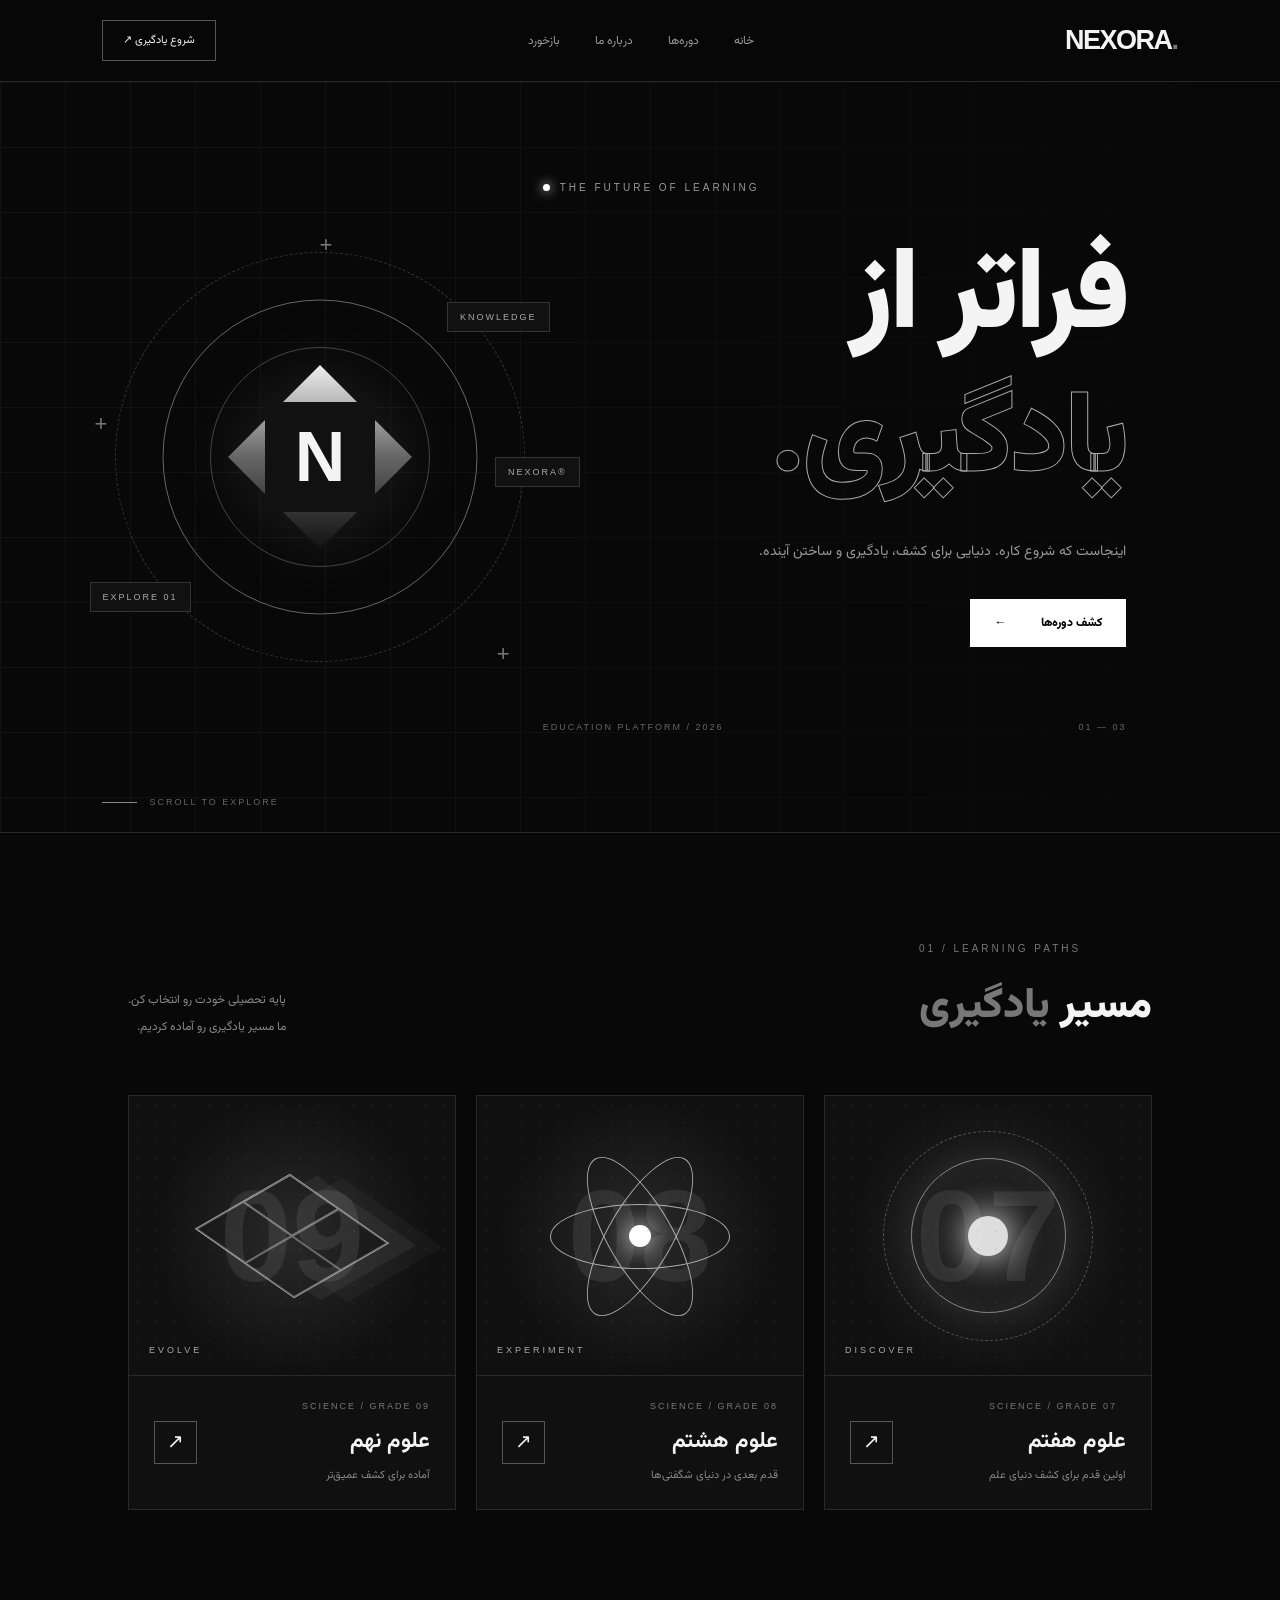
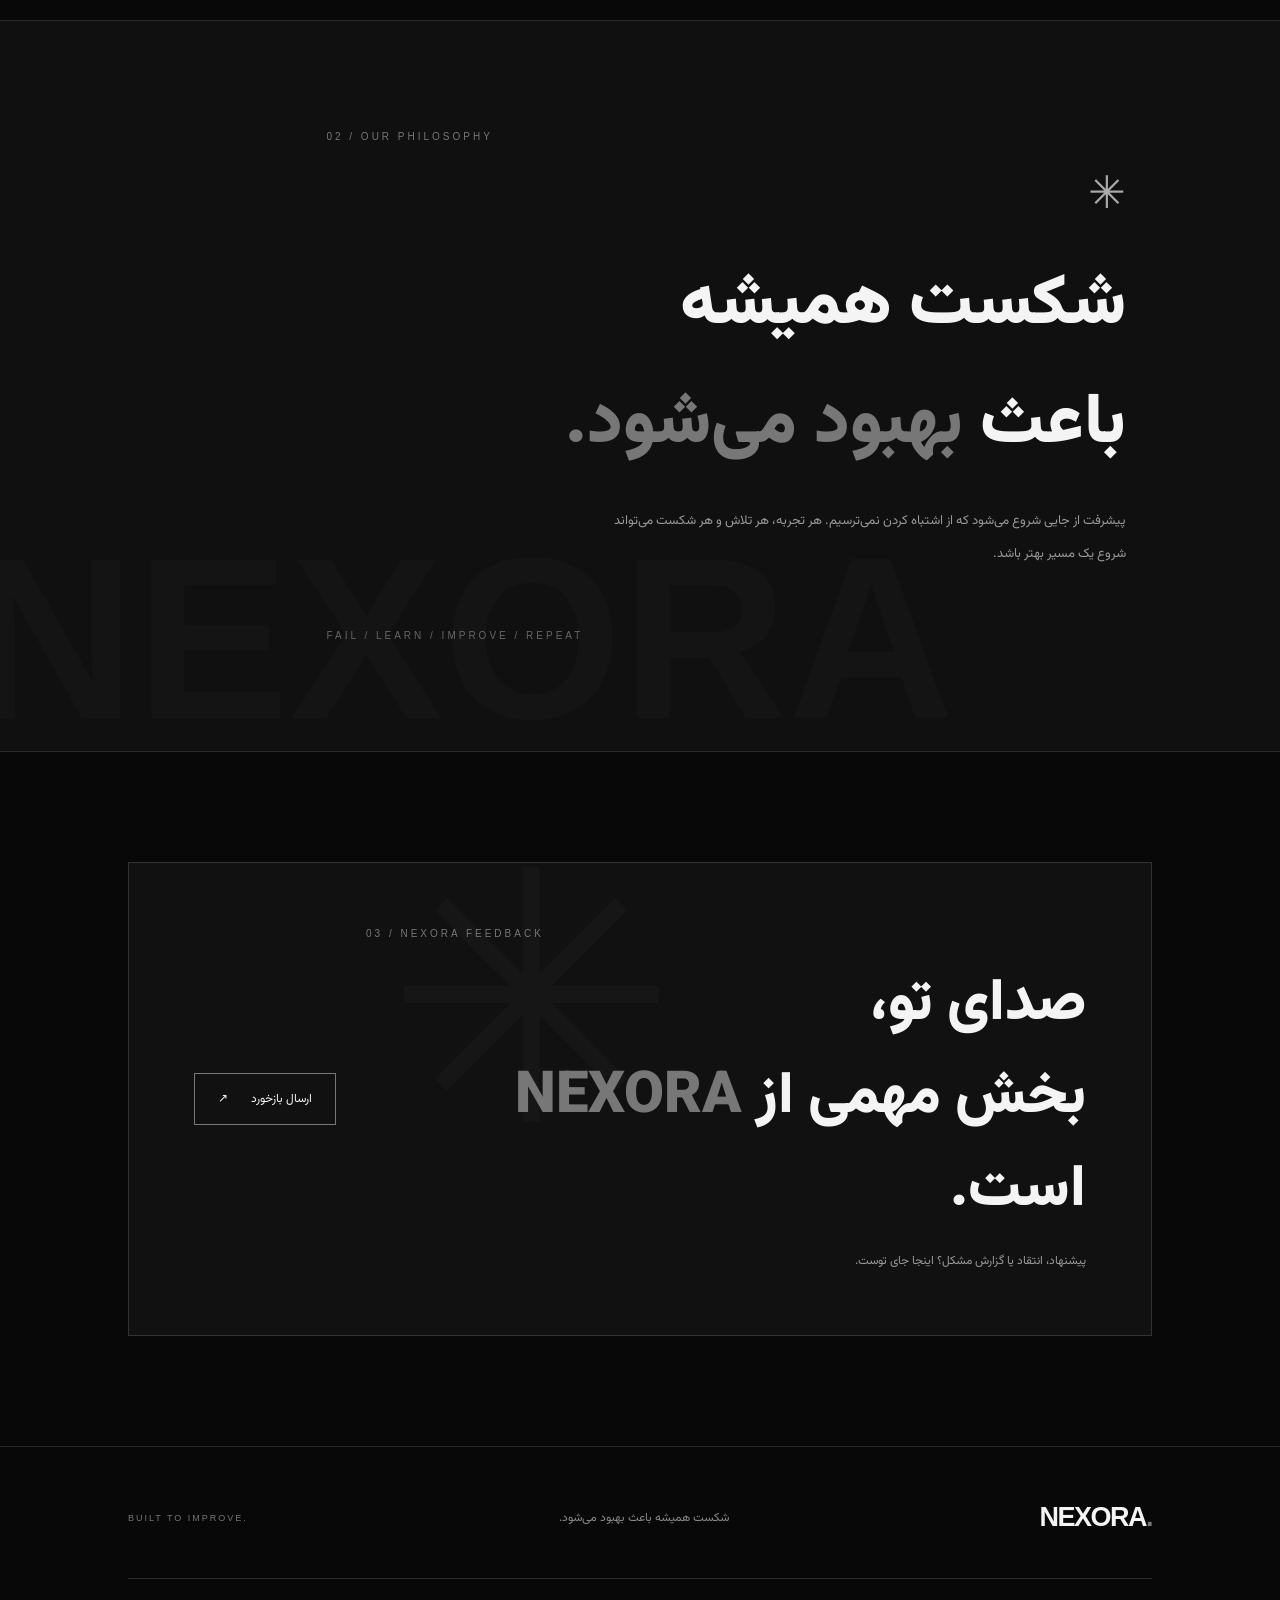
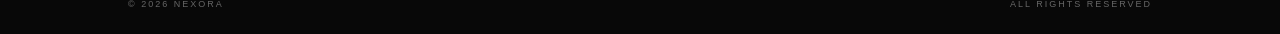
==== index.html @ c080d1c1 "Initial release of NEXORA" ====
<!DOCTYPE html>
<html lang="fa" dir="rtl">

<head>
    <meta charset="UTF-8">
    <meta name="viewport" content="width=device-width, initial-scale=1.0">
    <meta name="theme-color" content="#080808">
    <title>NEXORA — Learn Beyond</title>
    <link rel="stylesheet" href="style.css">
    <link href="https://fonts.googleapis.com/css2?family=Vazirmatn:wght@300;400;500;600;700;800;900&display=swap"
        rel="stylesheet">
</head>

<body>

    <header class="header">
        <a class="logo" href="index.html">NEXORA<span>.</span></a>

        <nav>
            <a href="#home">خانه</a>
            <a href="#courses">دوره‌ها</a>
            <a href="#about">درباره ما</a>
            <a href="#feedback">بازخورد</a>
        </nav>

        <a href="#courses" class="nav-button">شروع یادگیری ↗</a>
    </header>

    <main>

        <section class="hero" id="home">
            <div class="hero-grid"></div>

            <div class="hero-content">
                <div class="tag"><span></span> THE FUTURE OF LEARNING</div>

                <h1>
                    فراتر از<br>
                    <span>یادگیری.</span>
                </h1>

                <p>
                    اینجاست که شروع کاره.
                    دنیایی برای کشف، یادگیری و ساختن آینده.
                </p>

                <a href="#courses" class="hero-button">
                    کشف دوره‌ها <span>←</span>
                </a>

                <div class="hero-meta">
                    <span>EDUCATION PLATFORM / 2026</span>
                    <span>01 — 03</span>
                </div>
            </div>

            <div class="hero-art">
                <div class="orbit orbit-one"></div>
                <div class="orbit orbit-two"></div>
                <div class="orbit orbit-three"></div>

                <div class="core">
                    <div class="core-inner">N</div>
                </div>

                <div class="floating-label label-one">KNOWLEDGE</div>
                <div class="floating-label label-two">EXPLORE 01</div>
                <div class="floating-label label-three">NEXORA®</div>

                <div class="art-cross cross-one">+</div>
                <div class="art-cross cross-two">+</div>
                <div class="art-cross cross-three">+</div>
            </div>

            <div class="hero-scroll">
                <span></span>
                SCROLL TO EXPLORE
            </div>
        </section>

        <section class="courses section" id="courses">

            <div class="section-top">
                <div>
                    <span class="section-label">01 / LEARNING PATHS</span>
                    <h2>مسیر <span>یادگیری</span></h2>
                </div>
                <p>پایه تحصیلی خودت رو انتخاب کن.<br>ما مسیر یادگیری رو آماده کردیم.</p>
            </div>

            <div class="course-grid">

                <a href="grades/science7.html" class="course-card card-seven">
                    <div class="course-visual">
                        <div class="visual-circle"></div>
                        <div class="visual-ring"></div>
                        <div class="visual-number">07</div>
                        <span class="visual-caption">DISCOVER</span>
                    </div>

                    <div class="course-info">
                        <div>
                            <span class="course-type">SCIENCE / GRADE 07</span>
                            <h3>علوم هفتم</h3>
                            <p>اولین قدم برای کشف دنیای علم</p>
                        </div>
                        <span class="course-arrow">↗</span>
                    </div>
                </a>

                <a href="grades/science8.html" class="course-card card-eight">
                    <div class="course-visual">
                        <div class="atom">
                            <div class="atom-center"></div>
                            <div class="atom-orbit atom-a"></div>
                            <div class="atom-orbit atom-b"></div>
                            <div class="atom-orbit atom-c"></div>
                        </div>
                        <div class="visual-number">08</div>
                        <span class="visual-caption">EXPERIMENT</span>
                    </div>

                    <div class="course-info">
                        <div>
                            <span class="course-type">SCIENCE / GRADE 08</span>
                            <h3>علوم هشتم</h3>
                            <p>قدم بعدی در دنیای شگفتی‌ها</p>
                        </div>
                        <span class="course-arrow">↗</span>
                    </div>
                </a>

                <a href="grades/science9.html" class="course-card card-nine">
                    <div class="course-visual">
                        <div class="cube">
                            <span></span>
                            <span></span>
                            <span></span>
                            <span></span>
                            <span></span>
                            <span></span>
                        </div>
                        <div class="visual-number">09</div>
                        <span class="visual-caption">EVOLVE</span>
                    </div>

                    <div class="course-info">
                        <div>
                            <span class="course-type">SCIENCE / GRADE 09</span>
                            <h3>علوم نهم</h3>
                            <p>آماده برای کشف عمیق‌تر</p>
                        </div>
                        <span class="course-arrow">↗</span>
                    </div>
                </a>

            </div>
        </section>

        <section class="manifesto" id="about">
            <div class="manifesto-bg">NEXORA</div>

            <div class="manifesto-content">
                <span class="section-label">02 / OUR PHILOSOPHY</span>
                <div class="manifesto-symbol">✳</div>

                <h2>
                    شکست همیشه<br>
                    باعث <span>بهبود می‌شود.</span>
                </h2>

                <p>
                    پیشرفت از جایی شروع می‌شود که از اشتباه کردن نمی‌ترسیم.
                    هر تجربه، هر تلاش و هر شکست می‌تواند شروع یک مسیر بهتر باشد.
                </p>

                <span class="manifesto-footer">FAIL / LEARN / IMPROVE / REPEAT</span>
            </div>
        </section>

        <section class="feedback section" id="feedback">
            <div class="feedback-box">
                <div class="feedback-decoration">✳</div>

                <div class="feedback-text">
                    <span class="section-label">03 / NEXORA FEEDBACK</span>
                    <h2>صدای تو،<br>بخش مهمی از <span>NEXORA</span> است.</h2>
                    <p>پیشنهاد، انتقاد یا گزارش مشکل؟ اینجا جای توست.</p>
                </div>

                <a href="https://eitaa.com/negan_smithnn" target="_blank" rel="noopener noreferrer"
                    class="feedback-link">
                    ارسال بازخورد <span>↗</span>
                </a>
            </div>
        </section>

    </main>

    <footer>
        <div class="footer-main">
            <a href="#home" class="logo">NEXORA<span>.</span></a>
            <p>شکست همیشه باعث بهبود می‌شود.</p>
            <span class="footer-mark">BUILT TO IMPROVE.</span>
        </div>

        <div class="footer-bottom">
            <span>© 2026 NEXORA</span>
            <span>ALL RIGHTS RESERVED</span>
        </div>
    </footer>

    <script src="script.js"></script>
</body>

</html>
---- style.css ----
:root {
    --bg: #080808;
    --panel: #111111;
    --white: #f4f4f4;
    --gray: #888888;
    --line: #292929;
}

* {
    margin: 0;
    padding: 0;
    box-sizing: border-box;
}

html {
    scroll-behavior: smooth;
}

body {
    background: var(--bg);
    color: var(--white);
    font-family: 'Vazirmatn', sans-serif;
    overflow-x: hidden;
}

a {
    color: inherit;
    text-decoration: none;
}

.header {
    height: 82px;
    padding: 0 8%;
    display: flex;
    justify-content: space-between;
    align-items: center;
    border-bottom: 1px solid var(--line);
    background: rgba(8, 8, 8, .94);
    position: sticky;
    top: 0;
    z-index: 100;
    backdrop-filter: blur(15px);
}

.logo {
    direction: ltr;
    font: 900 27px Arial, sans-serif;
    letter-spacing: -1.5px;
}

.logo span {
    color: #777;
}

.header nav {
    display: flex;
    gap: 35px;
}

.header nav a {
    color: #999;
    font-size: 12px;
    transition: .3s;
}

.header nav a:hover {
    color: white;
}

.nav-button {
    padding: 11px 20px;
    border: 1px solid #555;
    font-size: 11px;
    transition: .3s;
}

.nav-button:hover {
    color: black;
    background: white;
}

/* HERO */

.hero {
    min-height: 690px;
    padding: 100px 12%;
    position: relative;
    display: flex;
    align-items: center;
    overflow: hidden;
    border-bottom: 1px solid var(--line);
}

.hero-grid {
    position: absolute;
    inset: 0;
    opacity: .13;
    background-image:
        linear-gradient(#555 1px, transparent 1px),
        linear-gradient(90deg, #555 1px, transparent 1px);
    background-size: 65px 65px;
    mask-image: linear-gradient(to left, transparent, black 70%);
}

.hero-content {
    position: relative;
    z-index: 3;
    width: 60%;
}

.tag {
    direction: ltr;
    display: flex;
    align-items: center;
    gap: 10px;
    color: #999;
    font: 10px Arial, sans-serif;
    letter-spacing: 3px;
    margin-bottom: 35px;
}

.tag span {
    width: 7px;
    height: 7px;
    background: white;
    border-radius: 50%;
    box-shadow: 0 0 12px white;
}

.hero h1 {
    font-size: clamp(65px, 9vw, 115px);
    font-weight: 900;
    line-height: 1.25;
    letter-spacing: -4px;
}

.hero h1 span {
    color: transparent;
    -webkit-text-stroke: 1px #aaa;
}

.hero-content>p {
    color: #999;
    font-size: 14px;
    line-height: 2.4;
    margin-top: 20px;
}

.hero-button {
    display: inline-flex;
    gap: 35px;
    align-items: center;
    padding: 15px 24px;
    background: white;
    color: black;
    font-size: 12px;
    font-weight: 800;
    margin-top: 30px;
    transition: .3s;
}

.hero-button:hover {
    background: #aaa;
    transform: translateY(-4px);
}

.hero-meta {
    display: flex;
    justify-content: space-between;
    direction: ltr;
    color: #666;
    font: 9px Arial, sans-serif;
    letter-spacing: 2px;
    margin-top: 75px;
}

/* HERO ART */

.hero-art {
    position: absolute;
    width: 460px;
    height: 460px;
    left: 7%;
    top: 50%;
    transform: translateY(-50%);
}

.orbit {
    position: absolute;
    border: 1px solid #333;
    border-radius: 50%;
    left: 50%;
    top: 50%;
    transform: translate(-50%, -50%);
}

.orbit-one {
    width: 410px;
    height: 410px;
    border-style: dashed;
    animation: rotate 45s linear infinite;
}

.orbit-two {
    width: 315px;
    height: 315px;
    border-color: #666;
    animation: rotate 30s linear infinite reverse;
}

.orbit-three {
    width: 220px;
    height: 220px;
    border-color: #444;
}

.core {
    position: absolute;
    width: 130px;
    height: 130px;
    top: 50%;
    left: 50%;
    transform: translate(-50%, -50%) rotate(45deg);
    background: linear-gradient(135deg, #eee, #666, #111);
    box-shadow: 0 0 70px #5555;
    display: grid;
    place-items: center;
}

.core-inner {
    width: 110px;
    height: 110px;
    background: #111;
    display: grid;
    place-items: center;
    font: 900 70px Arial;
    transform: rotate(-45deg);
}

.floating-label {
    position: absolute;
    direction: ltr;
    font: 9px Arial;
    letter-spacing: 2px;
    color: #aaa;
    background: #111;
    padding: 9px 12px;
    border: 1px solid #333;
}

.label-one {
    top: 75px;
    right: 0;
}

.label-two {
    bottom: 75px;
    left: 0;
}

.label-three {
    top: 50%;
    right: -30px;
}

.art-cross {
    position: absolute;
    font: 22px Arial;
    color: #777;
}

.cross-one {
    top: 5px;
    left: 50%;
}

.cross-two {
    bottom: 20px;
    right: 40px;
}

.cross-three {
    top: 40%;
    left: 5px;
}

.hero-scroll {
    position: absolute;
    bottom: 25px;
    left: 8%;
    display: flex;
    align-items: center;
    gap: 12px;
    direction: ltr;
    color: #666;
    font: 9px Arial;
    letter-spacing: 2px;
}

.hero-scroll span {
    height: 1px;
    width: 35px;
    background: #888;
}

@keyframes rotate {
    to {
        transform: translate(-50%, -50%) rotate(360deg);
    }
}

/* SECTIONS */

.section {
    padding: 110px 10%;
    border-bottom: 1px solid var(--line);
}

.section-top {
    display: flex;
    justify-content: space-between;
    align-items: end;
    margin-bottom: 55px;
}

.section-label {
    display: block;
    direction: ltr;
    color: #777;
    font: 10px Arial;
    letter-spacing: 3px;
    margin-bottom: 20px;
}

.section-top h2 {
    font-size: 42px;
    font-weight: 900;
}

.section-top h2 span {
    color: #777;
}

.section-top>p {
    color: #888;
    font-size: 12px;
    line-height: 2.2;
}

/* COURSE CARDS */

.course-grid {
    display: grid;
    grid-template-columns: repeat(3, 1fr);
    gap: 20px;
}

.course-card {
    min-width: 0;
    background: #101010;
    border: 1px solid #292929;
    overflow: hidden;
    transition: .4s;
}

.course-card:hover {
    transform: translateY(-10px);
    border-color: #888;
    background: #171717;
}

.course-visual {
    height: 280px;
    position: relative;
    overflow: hidden;
    display: grid;
    place-items: center;
    background:
        radial-gradient(circle at center, #292929 0, transparent 65%),
        #101010;
    border-bottom: 1px solid #292929;
}

.course-visual::after {
    content: "";
    position: absolute;
    inset: 0;
    background-image: radial-gradient(#666 1px, transparent 1px);
    background-size: 18px 18px;
    opacity: .12;
}

.visual-number {
    position: absolute;
    z-index: 2;
    font: 900 130px Arial;
    color: #ffffff15;
    direction: ltr;
}

.visual-caption {
    position: absolute;
    z-index: 3;
    bottom: 20px;
    left: 20px;
    direction: ltr;
    font: 9px Arial;
    letter-spacing: 3px;
    color: #aaa;
}

.visual-circle {
    width: 155px;
    height: 155px;
    border: 1px solid #888;
    border-radius: 50%;
    box-shadow: 0 0 40px #ffffff15, inset 0 0 30px #ffffff10;
}

.visual-ring {
    position: absolute;
    width: 210px;
    height: 210px;
    border: 1px dashed #555;
    border-radius: 50%;
    animation: rotate 30s linear infinite;
}

.visual-circle::before {
    content: "";
    position: absolute;
    width: 40px;
    height: 40px;
    border-radius: 50%;
    background: #ddd;
    left: calc(50% - 20px);
    top: calc(50% - 20px);
    box-shadow: 0 0 35px white;
}

.atom {
    position: absolute;
    width: 180px;
    height: 180px;
}

.atom-center {
    position: absolute;
    width: 22px;
    height: 22px;
    background: white;
    border-radius: 50%;
    left: calc(50% - 11px);
    top: calc(50% - 11px);
    box-shadow: 0 0 25px white;
}

.atom-orbit {
    position: absolute;
    width: 180px;
    height: 65px;
    border: 1px solid #aaa;
    border-radius: 50%;
    top: 58px;
    left: 0;
}

.atom-a {
    transform: rotate(0deg);
}

.atom-b {
    transform: rotate(60deg);
}

.atom-c {
    transform: rotate(-60deg);
}

.cube {
    position: relative;
    width: 110px;
    height: 110px;
    transform: rotate(-30deg) skew(25deg);
    border: 1px solid #aaa;
    box-shadow: 15px 15px 0 #ffffff0d, 30px 30px 0 #ffffff08;
}

.cube span {
    position: absolute;
    width: 50%;
    height: 50%;
    border: 1px solid #777;
}

.cube span:nth-child(1) {
    top: 0;
    left: 0;
}

.cube span:nth-child(2) {
    top: 0;
    right: 0;
}

.cube span:nth-child(3) {
    bottom: 0;
    left: 0;
}

.cube span:nth-child(4) {
    bottom: 0;
    right: 0;
}

.course-info {
    display: flex;
    align-items: center;
    justify-content: space-between;
    padding: 25px;
}

.course-type {
    direction: ltr;
    display: block;
    font: 9px Arial;
    color: #777;
    letter-spacing: 2px;
    margin-bottom: 13px;
}

.course-info h3 {
    font-size: 22px;
    margin-bottom: 8px;
}

.course-info p {
    font-size: 11px;
    color: #888;
}

.course-arrow {
    width: 43px;
    height: 43px;
    border: 1px solid #555;
    display: grid;
    place-items: center;
    font-size: 20px;
    transition: .3s;
}

.course-card:hover .course-arrow {
    background: white;
    color: black;
    border-color: white;
}

/* MANIFESTO */

.manifesto {
    min-height: 590px;
    padding: 110px 12%;
    position: relative;
    overflow: hidden;
    border-bottom: 1px solid var(--line);
    background: #101010;
}

.manifesto-bg {
    position: absolute;
    font: 900 230px Arial;
    direction: ltr;
    color: #ffffff05;
    left: -30px;
    bottom: -20px;
    white-space: nowrap;
}

.manifesto-content {
    position: relative;
    z-index: 2;
    max-width: 800px;
}

.manifesto-symbol {
    font-size: 45px;
    color: #aaa;
    margin-bottom: 15px;
}

.manifesto h2 {
    font-size: clamp(40px, 6vw, 70px);
    line-height: 1.7;
    font-weight: 900;
}

.manifesto h2 span {
    color: #777;
}

.manifesto p {
    max-width: 540px;
    color: #999;
    font-size: 13px;
    line-height: 2.5;
    margin-top: 20px;
}

.manifesto-footer {
    display: block;
    direction: ltr;
    color: #666;
    font: 10px Arial;
    letter-spacing: 3px;
    margin-top: 60px;
}

/* FEEDBACK */

.feedback-box {
    position: relative;
    overflow: hidden;
    background: #111;
    border: 1px solid #333;
    padding: 65px;
    display: flex;
    justify-content: space-between;
    align-items: center;
    gap: 30px;
}

.feedback-decoration {
    position: absolute;
    left: 25%;
    top: -100px;
    font-size: 350px;
    color: #ffffff05;
}

.feedback-text {
    position: relative;
    z-index: 2;
}

.feedback-text h2 {
    font-size: clamp(35px, 5vw, 58px);
    line-height: 1.6;
    font-weight: 900;
}

.feedback-text h2 span {
    direction: ltr;
    color: #777;
}

.feedback-text p {
    color: #999;
    font-size: 12px;
    margin-top: 15px;
}

.feedback-link {
    position: relative;
    z-index: 3;
    flex-shrink: 0;
    padding: 16px 23px;
    border: 1px solid #777;
    font-size: 12px;
    transition: .3s;
}

.feedback-link span {
    margin-right: 20px;
}

.feedback-link:hover {
    background: white;
    color: black;
}

/* FOOTER */

footer {
    padding: 55px 10% 25px;
}

.footer-main {
    display: flex;
    justify-content: space-between;
    align-items: center;
    padding-bottom: 45px;
}

.footer-main p {
    color: #888;
    font-size: 12px;
}

.footer-mark {
    direction: ltr;
    color: #777;
    font: 9px Arial;
    letter-spacing: 2px;
}

.footer-bottom {
    direction: ltr;
    display: flex;
    justify-content: space-between;
    border-top: 1px solid #292929;
    padding-top: 20px;
    color: #666;
    font: 9px Arial;
    letter-spacing: 2px;
}

/* RESPONSIVE */

@media(max-width:1000px) {
    .hero-art {
        opacity: .35;
        left: -130px;
    }

    .hero-content {
        width: 85%;
    }

    .course-grid {
        grid-template-columns: 1fr 1fr;
    }

    .course-card:last-child {
        grid-column: span 2;
    }
}

@media(max-width:650px) {
    .header {
        padding: 0 6%;
        height: 70px;
    }

    .header nav {
        display: none;
    }

    .logo {
        font-size: 23px;
    }

    .hero {
        min-height: 620px;
        padding: 80px 7%;
    }

    .hero-content {
        width: 100%;
    }

    .hero h1 {
        font-size: 65px;
    }

    .hero-art {
        width: 300px;
        height: 300px;
        left: -145px;
        opacity: .18;
    }

    .orbit-one {
        width: 280px;
        height: 280px;
    }

    .orbit-two {
        width: 220px;
        height: 220px;
    }

    .orbit-three {
        width: 150px;
        height: 150px;
    }

    .core {
        width: 90px;
        height: 90px;
    }

    .core-inner {
        width: 75px;
        height: 75px;
        font-size: 45px;
    }

    .hero-meta {
        margin-top: 65px;
        font-size: 7px;
    }

    .section {
        padding: 80px 7%;
    }

    .section-top {
        flex-direction: column;
        align-items: flex-start;
        gap: 15px;
    }

    .section-top h2 {
        font-size: 34px;
    }

    .course-grid {
        grid-template-columns: 1fr;
    }

    .course-card:last-child {
        grid-column: auto;
    }

    .course-visual {
        height: 250px;
    }

    .manifesto {
        padding: 85px 7%;
    }

    .manifesto-bg {
        font-size: 120px;
    }

    .feedback-box {
        padding: 35px 25px;
        align-items: flex-start;
        flex-direction: column;
    }

    .feedback-text h2 {
        font-size: 36px;
    }

    .footer-main {
        flex-direction: column;
        gap: 20px;
        text-align: center;
    }

    .footer-bottom {
        font-size: 8px;
    }
}

.reveal {
    opacity: 0;
    transform: translateY(35px);
    transition: opacity .8s ease, transform .8s ease;
}

.reveal.revealed {
    opacity: 1;
    transform: translateY(0);
}

@media (prefers-reduced-motion: reduce) {

    *,
    *::before,
    *::after {
        animation-duration: .01ms !important;
        transition-duration: .01ms !important;
    }
}
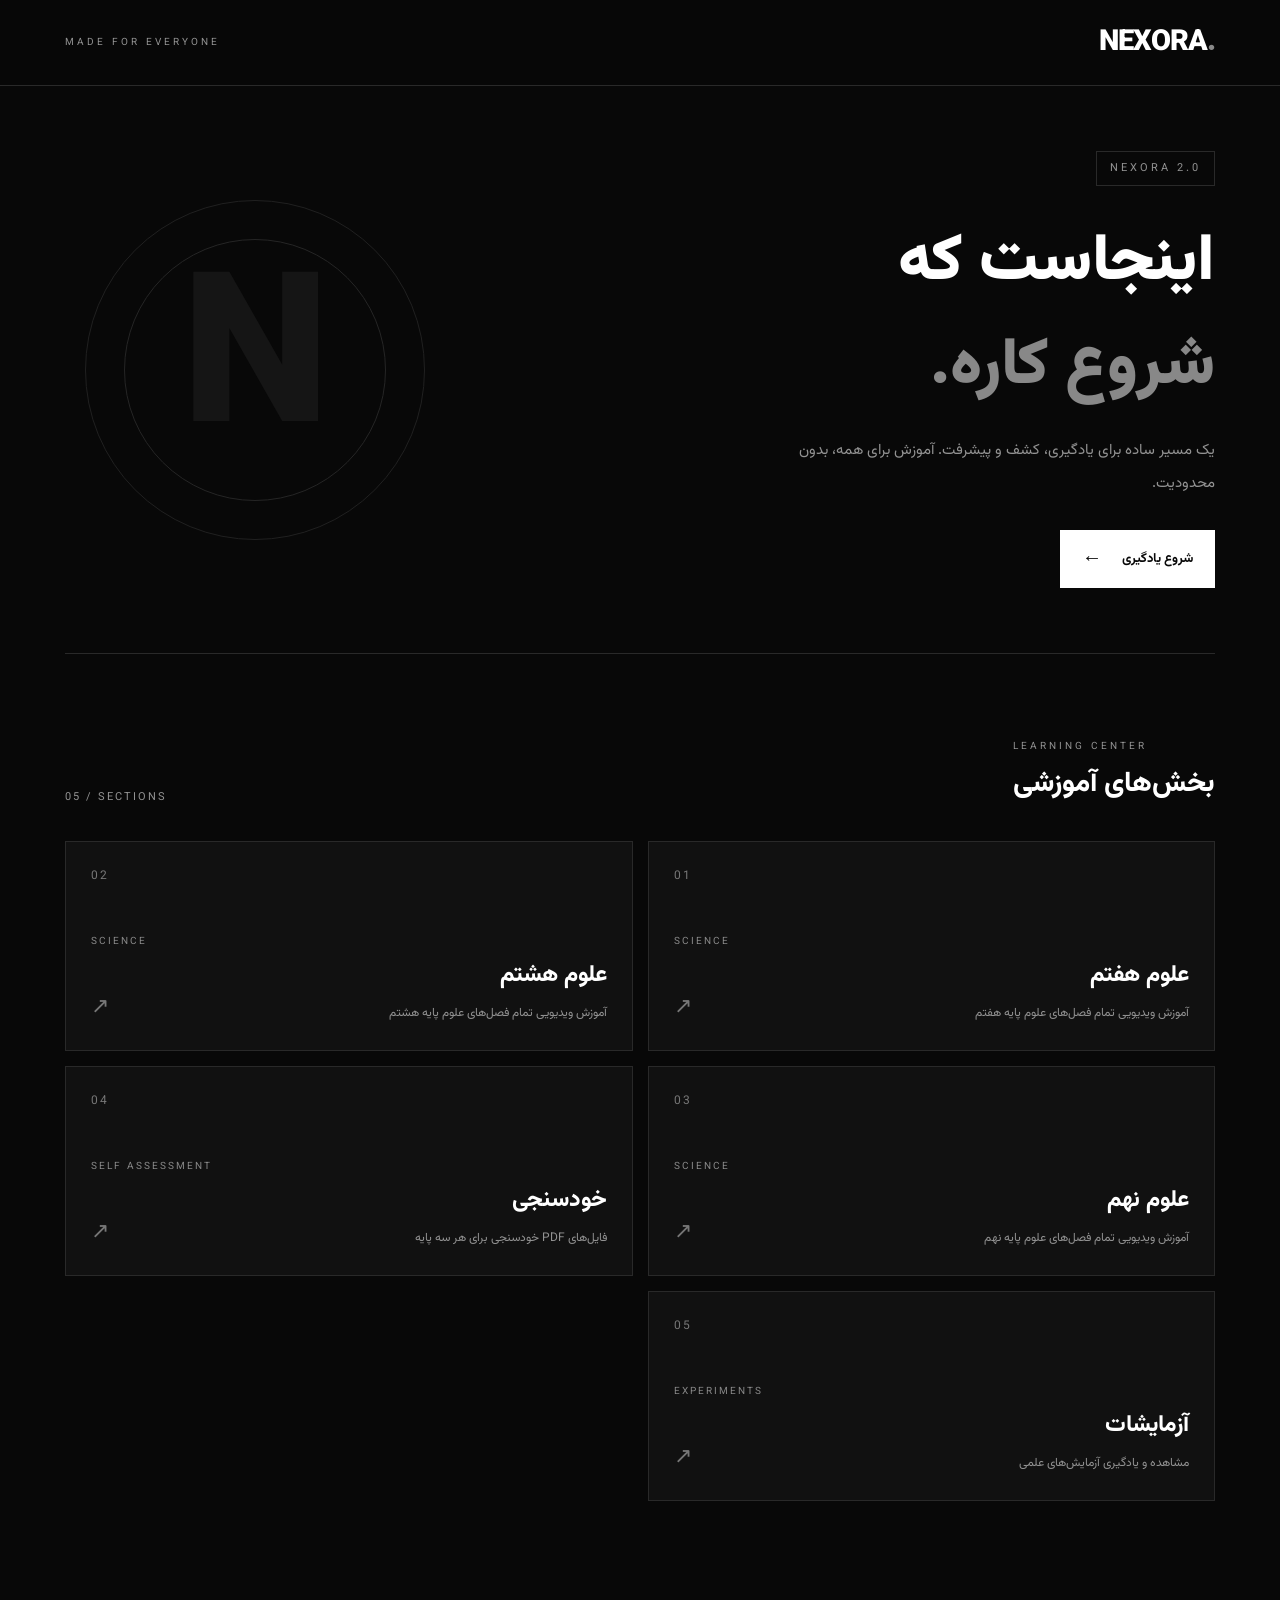
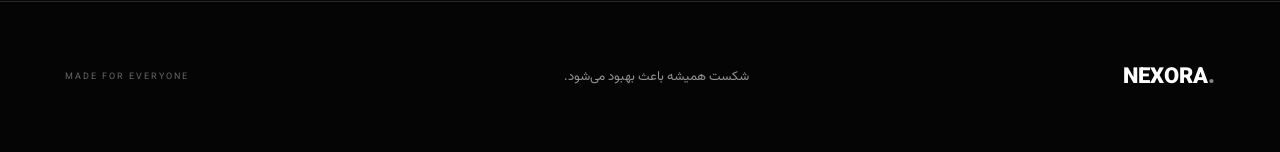
==== commit 8877f916: "NEXORA 2.0 update" ====
--- a/index.html
+++ b/index.html
@@ -1,216 +1,184 @@
-<!DOCTYPE html>
+﻿<!DOCTYPE html>
 <html lang="fa" dir="rtl">
 
 <head>
     <meta charset="UTF-8">
     <meta name="viewport" content="width=device-width, initial-scale=1.0">
     <meta name="theme-color" content="#080808">
-    <title>NEXORA — Learn Beyond</title>
+
+    <title>NEXORA | آموزش برای همه</title>
+
     <link rel="stylesheet" href="style.css">
-    <link href="https://fonts.googleapis.com/css2?family=Vazirmatn:wght@300;400;500;600;700;800;900&display=swap"
-        rel="stylesheet">
 </head>
 
 <body>
 
+    <!-- Header -->
     <header class="header">
-        <a class="logo" href="index.html">NEXORA<span>.</span></a>
+        <div class="container nav">
 
-        <nav>
-            <a href="#home">خانه</a>
-            <a href="#courses">دوره‌ها</a>
-            <a href="#about">درباره ما</a>
-            <a href="#feedback">بازخورد</a>
-        </nav>
+            <a href="index.html" class="logo">NEXORA<span>.</span></a>
 
-        <a href="#courses" class="nav-button">شروع یادگیری ↗</a>
+            <div class="nav-label">
+                MADE FOR EVERYONE
+            </div>
+
+        </div>
     </header>
 
+
+    <!-- Hero -->
     <main>
 
-        <section class="hero" id="home">
-            <div class="hero-grid"></div>
+        <section class="hero container">
 
             <div class="hero-content">
-                <div class="tag"><span></span> THE FUTURE OF LEARNING</div>
+
+                <span class="hero-tag">NEXORA 2.0</span>
 
                 <h1>
-                    فراتر از<br>
-                    <span>یادگیری.</span>
+                    اینجاست که
+                    <span>شروع کاره.</span>
                 </h1>
 
-                <p>
-                    اینجاست که شروع کاره.
-                    دنیایی برای کشف، یادگیری و ساختن آینده.
+                <p class="hero-description">
+                    یک مسیر ساده برای یادگیری، کشف و پیشرفت.
+                    آموزش برای همه، بدون محدودیت.
                 </p>
 
                 <a href="#courses" class="hero-button">
-                    کشف دوره‌ها <span>←</span>
+                    شروع یادگیری
+                    <span>←</span>
                 </a>
 
-                <div class="hero-meta">
-                    <span>EDUCATION PLATFORM / 2026</span>
-                    <span>01 — 03</span>
-                </div>
             </div>
 
-            <div class="hero-art">
-                <div class="orbit orbit-one"></div>
-                <div class="orbit orbit-two"></div>
-                <div class="orbit orbit-three"></div>
+            <div class="hero-decoration">
+                <span>N</span>
+            </div>
 
-                <div class="core">
-                    <div class="core-inner">N</div>
+        </section>
+
+
+        <!-- Courses -->
+        <section class="courses container" id="courses">
+
+            <div class="section-heading">
+                <div>
+                    <span class="section-label">LEARNING CENTER</span>
+                    <h2>بخش‌های آموزشی</h2>
                 </div>
 
-                <div class="floating-label label-one">KNOWLEDGE</div>
-                <div class="floating-label label-two">EXPLORE 01</div>
-                <div class="floating-label label-three">NEXORA®</div>
-
-                <div class="art-cross cross-one">+</div>
-                <div class="art-cross cross-two">+</div>
-                <div class="art-cross cross-three">+</div>
+                <span class="course-count">05 / SECTIONS</span>
             </div>
 
-            <div class="hero-scroll">
-                <span></span>
-                SCROLL TO EXPLORE
-            </div>
-        </section>
-
-        <section class="courses section" id="courses">
-
-            <div class="section-top">
-                <div>
-                    <span class="section-label">01 / LEARNING PATHS</span>
-                    <h2>مسیر <span>یادگیری</span></h2>
-                </div>
-                <p>پایه تحصیلی خودت رو انتخاب کن.<br>ما مسیر یادگیری رو آماده کردیم.</p>
-            </div>
 
             <div class="course-grid">
 
-                <a href="grades/science7.html" class="course-card card-seven">
-                    <div class="course-visual">
-                        <div class="visual-circle"></div>
-                        <div class="visual-ring"></div>
-                        <div class="visual-number">07</div>
-                        <span class="visual-caption">DISCOVER</span>
+                <!-- Science 7 -->
+                <a href="grades/science7.html" class="course-card">
+
+                    <span class="card-number">01</span>
+
+                    <div class="card-content">
+                        <span class="card-category">SCIENCE</span>
+                        <h3>علوم هفتم</h3>
+                        <p>آموزش ویدیویی تمام فصل‌های علوم پایه هفتم</p>
                     </div>
 
-                    <div class="course-info">
-                        <div>
-                            <span class="course-type">SCIENCE / GRADE 07</span>
-                            <h3>علوم هفتم</h3>
-                            <p>اولین قدم برای کشف دنیای علم</p>
-                        </div>
-                        <span class="course-arrow">↗</span>
-                    </div>
+                    <span class="card-arrow">↗</span>
+
                 </a>
 
-                <a href="grades/science8.html" class="course-card card-eight">
-                    <div class="course-visual">
-                        <div class="atom">
-                            <div class="atom-center"></div>
-                            <div class="atom-orbit atom-a"></div>
-                            <div class="atom-orbit atom-b"></div>
-                            <div class="atom-orbit atom-c"></div>
-                        </div>
-                        <div class="visual-number">08</div>
-                        <span class="visual-caption">EXPERIMENT</span>
+
+                <!-- Science 8 -->
+                <a href="grades/science8.html" class="course-card">
+
+                    <span class="card-number">02</span>
+
+                    <div class="card-content">
+                        <span class="card-category">SCIENCE</span>
+                        <h3>علوم هشتم</h3>
+                        <p>آموزش ویدیویی تمام فصل‌های علوم پایه هشتم</p>
                     </div>
 
-                    <div class="course-info">
-                        <div>
-                            <span class="course-type">SCIENCE / GRADE 08</span>
-                            <h3>علوم هشتم</h3>
-                            <p>قدم بعدی در دنیای شگفتی‌ها</p>
-                        </div>
-                        <span class="course-arrow">↗</span>
-                    </div>
+                    <span class="card-arrow">↗</span>
+
                 </a>
 
-                <a href="grades/science9.html" class="course-card card-nine">
-                    <div class="course-visual">
-                        <div class="cube">
-                            <span></span>
-                            <span></span>
-                            <span></span>
-                            <span></span>
-                            <span></span>
-                            <span></span>
-                        </div>
-                        <div class="visual-number">09</div>
-                        <span class="visual-caption">EVOLVE</span>
+
+                <!-- Science 9 -->
+                <a href="grades/science9.html" class="course-card">
+
+                    <span class="card-number">03</span>
+
+                    <div class="card-content">
+                        <span class="card-category">SCIENCE</span>
+                        <h3>علوم نهم</h3>
+                        <p>آموزش ویدیویی تمام فصل‌های علوم پایه نهم</p>
                     </div>
 
-                    <div class="course-info">
-                        <div>
-                            <span class="course-type">SCIENCE / GRADE 09</span>
-                            <h3>علوم نهم</h3>
-                            <p>آماده برای کشف عمیق‌تر</p>
-                        </div>
-                        <span class="course-arrow">↗</span>
+                    <span class="card-arrow">↗</span>
+
+                </a>
+
+
+                <!-- Self Assessment -->
+                <a href="grades/self-assessment.html" class="course-card">
+
+                    <span class="card-number">04</span>
+
+                    <div class="card-content">
+                        <span class="card-category">SELF ASSESSMENT</span>
+                        <h3>خودسنجی</h3>
+                        <p>فایل‌های PDF خودسنجی برای هر سه پایه</p>
                     </div>
+
+                    <span class="card-arrow">↗</span>
+
+                </a>
+
+
+                <!-- Experiments -->
+                <a href="grades/experiments.html" class="course-card">
+
+                    <span class="card-number">05</span>
+
+                    <div class="card-content">
+                        <span class="card-category">EXPERIMENTS</span>
+                        <h3>آزمایشات</h3>
+                        <p>مشاهده و یادگیری آزمایش‌های علمی</p>
+                    </div>
+
+                    <span class="card-arrow">↗</span>
+
                 </a>
 
             </div>
-        </section>
 
-        <section class="manifesto" id="about">
-            <div class="manifesto-bg">NEXORA</div>
-
-            <div class="manifesto-content">
-                <span class="section-label">02 / OUR PHILOSOPHY</span>
-                <div class="manifesto-symbol">✳</div>
-
-                <h2>
-                    شکست همیشه<br>
-                    باعث <span>بهبود می‌شود.</span>
-                </h2>
-
-                <p>
-                    پیشرفت از جایی شروع می‌شود که از اشتباه کردن نمی‌ترسیم.
-                    هر تجربه، هر تلاش و هر شکست می‌تواند شروع یک مسیر بهتر باشد.
-                </p>
-
-                <span class="manifesto-footer">FAIL / LEARN / IMPROVE / REPEAT</span>
-            </div>
-        </section>
-
-        <section class="feedback section" id="feedback">
-            <div class="feedback-box">
-                <div class="feedback-decoration">✳</div>
-
-                <div class="feedback-text">
-                    <span class="section-label">03 / NEXORA FEEDBACK</span>
-                    <h2>صدای تو،<br>بخش مهمی از <span>NEXORA</span> است.</h2>
-                    <p>پیشنهاد، انتقاد یا گزارش مشکل؟ اینجا جای توست.</p>
-                </div>
-
-                <a href="https://eitaa.com/negan_smithnn" target="_blank" rel="noopener noreferrer"
-                    class="feedback-link">
-                    ارسال بازخورد <span>↗</span>
-                </a>
-            </div>
         </section>
 
     </main>
 
-    <footer>
-        <div class="footer-main">
-            <a href="#home" class="logo">NEXORA<span>.</span></a>
+
+    <!-- Footer -->
+    <footer class="footer">
+
+        <div class="container footer-content">
+
+            <div class="footer-logo">NEXORA<span>.</span></div>
+
             <p>شکست همیشه باعث بهبود می‌شود.</p>
-            <span class="footer-mark">BUILT TO IMPROVE.</span>
+
+            <span class="footer-credit">MADE FOR EVERYONE</span>
+
         </div>
 
-        <div class="footer-bottom">
-            <span>© 2026 NEXORA</span>
-            <span>ALL RIGHTS RESERVED</span>
-        </div>
     </footer>
 
+
     <script src="script.js"></script>
+
 </body>
 
 </html>
--- a/style.css
+++ b/style.css
@@ -1,9 +1,13 @@
+﻿@import url('https://fonts.googleapis.com/css2?family=Vazirmatn:wght@300;400;500;600;700;800;900&display=swap');
+
 :root {
-    --bg: #080808;
-    --panel: #111111;
-    --white: #f4f4f4;
-    --gray: #888888;
-    --line: #292929;
+    --background: #080808;
+    --surface: #111111;
+    --surface-hover: #191919;
+    --text: #ffffff;
+    --muted: #929292;
+    --border: #292929;
+    --accent: #ffffff;
 }
 
 * {
@@ -17,10 +21,10 @@
 }
 
 body {
-    background: var(--bg);
-    color: var(--white);
+    background: var(--background);
+    color: var(--text);
     font-family: 'Vazirmatn', sans-serif;
-    overflow-x: hidden;
+    min-height: 100vh;
 }
 
 a {
@@ -28,850 +32,344 @@
     text-decoration: none;
 }
 
+.container {
+    width: min(1150px, 90%);
+    margin: 0 auto;
+}
+
+/* HEADER */
+
 .header {
-    height: 82px;
-    padding: 0 8%;
-    display: flex;
-    justify-content: space-between;
-    align-items: center;
-    border-bottom: 1px solid var(--line);
-    background: rgba(8, 8, 8, .94);
-    position: sticky;
-    top: 0;
-    z-index: 100;
-    backdrop-filter: blur(15px);
+    width: 100%;
+    border-bottom: 1px solid var(--border);
+    background: rgba(8, 8, 8, 0.95);
+}
+
+.nav {
+    height: 85px;
+    display: flex;
+    align-items: center;
+    justify-content: space-between;
 }
 
 .logo {
     direction: ltr;
-    font: 900 27px Arial, sans-serif;
-    letter-spacing: -1.5px;
-}
-
-.logo span {
-    color: #777;
-}
-
-.header nav {
-    display: flex;
-    gap: 35px;
-}
-
-.header nav a {
-    color: #999;
-    font-size: 12px;
-    transition: .3s;
-}
-
-.header nav a:hover {
-    color: white;
-}
-
-.nav-button {
-    padding: 11px 20px;
-    border: 1px solid #555;
-    font-size: 11px;
-    transition: .3s;
-}
-
-.nav-button:hover {
-    color: black;
-    background: white;
+    font-size: 29px;
+    font-weight: 900;
+    letter-spacing: -1px;
+}
+
+.logo span,
+.footer-logo span {
+    color: #888;
+}
+
+.nav-label {
+    direction: ltr;
+    font-size: 10px;
+    letter-spacing: 3px;
+    color: var(--muted);
 }
 
 /* HERO */
 
 .hero {
-    min-height: 690px;
-    padding: 100px 12%;
+    min-height: 460px;
+    display: flex;
+    align-items: center;
+    justify-content: space-between;
     position: relative;
-    display: flex;
-    align-items: center;
     overflow: hidden;
-    border-bottom: 1px solid var(--line);
-}
-
-.hero-grid {
-    position: absolute;
-    inset: 0;
-    opacity: .13;
-    background-image:
-        linear-gradient(#555 1px, transparent 1px),
-        linear-gradient(90deg, #555 1px, transparent 1px);
-    background-size: 65px 65px;
-    mask-image: linear-gradient(to left, transparent, black 70%);
+    border-bottom: 1px solid var(--border);
 }
 
 .hero-content {
     position: relative;
-    z-index: 3;
-    width: 60%;
-}
-
-.tag {
-    direction: ltr;
-    display: flex;
-    align-items: center;
-    gap: 10px;
-    color: #999;
-    font: 10px Arial, sans-serif;
+    z-index: 2;
+    padding: 65px 0;
+}
+
+.hero-tag {
+    display: inline-block;
+    direction: ltr;
+    font-size: 11px;
     letter-spacing: 3px;
-    margin-bottom: 35px;
-}
-
-.tag span {
-    width: 7px;
-    height: 7px;
-    background: white;
-    border-radius: 50%;
-    box-shadow: 0 0 12px white;
+    color: var(--muted);
+    border: 1px solid var(--border);
+    padding: 8px 13px;
+    margin-bottom: 25px;
 }
 
 .hero h1 {
-    font-size: clamp(65px, 9vw, 115px);
+    font-size: clamp(36px, 6vw, 65px);
     font-weight: 900;
-    line-height: 1.25;
-    letter-spacing: -4px;
+    line-height: 1.6;
+    max-width: 650px;
 }
 
 .hero h1 span {
-    color: transparent;
-    -webkit-text-stroke: 1px #aaa;
-}
-
-.hero-content>p {
-    color: #999;
-    font-size: 14px;
-    line-height: 2.4;
-    margin-top: 20px;
+    display: block;
+    color: #888;
+}
+
+.hero-description {
+    color: var(--muted);
+    font-size: 15px;
+    line-height: 2.2;
+    margin-top: 15px;
+    max-width: 470px;
 }
 
 .hero-button {
     display: inline-flex;
-    gap: 35px;
-    align-items: center;
-    padding: 15px 24px;
-    background: white;
-    color: black;
-    font-size: 12px;
-    font-weight: 800;
+    align-items: center;
+    gap: 20px;
+    background: #fff;
+    color: #080808;
+    padding: 13px 22px;
     margin-top: 30px;
-    transition: .3s;
+    font-size: 13px;
+    font-weight: 700;
+    transition: 0.3s;
 }
 
 .hero-button:hover {
-    background: #aaa;
-    transform: translateY(-4px);
-}
-
-.hero-meta {
-    display: flex;
-    justify-content: space-between;
-    direction: ltr;
-    color: #666;
-    font: 9px Arial, sans-serif;
-    letter-spacing: 2px;
-    margin-top: 75px;
-}
-
-/* HERO ART */
-
-.hero-art {
+    background: #bdbdbd;
+    transform: translateY(-3px);
+}
+
+.hero-button span {
+    font-size: 20px;
+}
+
+.hero-decoration {
     position: absolute;
-    width: 460px;
-    height: 460px;
-    left: 7%;
+    left: 20px;
     top: 50%;
     transform: translateY(-50%);
-}
-
-.orbit {
+    width: 340px;
+    height: 340px;
+    border: 1px solid #202020;
+    border-radius: 50%;
+    display: flex;
+    align-items: center;
+    justify-content: center;
+}
+
+.hero-decoration::before {
+    content: "";
     position: absolute;
-    border: 1px solid #333;
+    width: 260px;
+    height: 260px;
+    border: 1px solid #252525;
     border-radius: 50%;
-    left: 50%;
-    top: 50%;
-    transform: translate(-50%, -50%);
-}
-
-.orbit-one {
-    width: 410px;
-    height: 410px;
-    border-style: dashed;
-    animation: rotate 45s linear infinite;
-}
-
-.orbit-two {
-    width: 315px;
-    height: 315px;
-    border-color: #666;
-    animation: rotate 30s linear infinite reverse;
-}
-
-.orbit-three {
-    width: 220px;
-    height: 220px;
-    border-color: #444;
-}
-
-.core {
-    position: absolute;
-    width: 130px;
-    height: 130px;
-    top: 50%;
-    left: 50%;
-    transform: translate(-50%, -50%) rotate(45deg);
-    background: linear-gradient(135deg, #eee, #666, #111);
-    box-shadow: 0 0 70px #5555;
-    display: grid;
-    place-items: center;
-}
-
-.core-inner {
-    width: 110px;
-    height: 110px;
-    background: #111;
-    display: grid;
-    place-items: center;
-    font: 900 70px Arial;
-    transform: rotate(-45deg);
-}
-
-.floating-label {
-    position: absolute;
-    direction: ltr;
-    font: 9px Arial;
+}
+
+.hero-decoration span {
+    direction: ltr;
+    font-size: 210px;
+    font-weight: 900;
+    color: #151515;
+}
+
+/* SECTION HEADING */
+
+.courses {
+    padding-top: 85px;
+    padding-bottom: 100px;
+}
+
+.section-heading {
+    display: flex;
+    align-items: end;
+    justify-content: space-between;
+    margin-bottom: 35px;
+}
+
+.section-label {
+    direction: ltr;
+    display: block;
+    color: var(--muted);
+    font-size: 10px;
+    letter-spacing: 3px;
+    margin-bottom: 8px;
+}
+
+.section-heading h2 {
+    font-size: 28px;
+    font-weight: 800;
+}
+
+.course-count {
+    direction: ltr;
+    font-size: 11px;
+    color: var(--muted);
     letter-spacing: 2px;
-    color: #aaa;
-    background: #111;
-    padding: 9px 12px;
-    border: 1px solid #333;
-}
-
-.label-one {
-    top: 75px;
-    right: 0;
-}
-
-.label-two {
-    bottom: 75px;
-    left: 0;
-}
-
-.label-three {
-    top: 50%;
-    right: -30px;
-}
-
-.art-cross {
-    position: absolute;
-    font: 22px Arial;
-    color: #777;
-}
-
-.cross-one {
-    top: 5px;
-    left: 50%;
-}
-
-.cross-two {
-    bottom: 20px;
-    right: 40px;
-}
-
-.cross-three {
-    top: 40%;
-    left: 5px;
-}
-
-.hero-scroll {
-    position: absolute;
-    bottom: 25px;
-    left: 8%;
-    display: flex;
-    align-items: center;
-    gap: 12px;
-    direction: ltr;
-    color: #666;
-    font: 9px Arial;
-    letter-spacing: 2px;
-}
-
-.hero-scroll span {
-    height: 1px;
-    width: 35px;
-    background: #888;
-}
-
-@keyframes rotate {
-    to {
-        transform: translate(-50%, -50%) rotate(360deg);
-    }
-}
-
-/* SECTIONS */
-
-.section {
-    padding: 110px 10%;
-    border-bottom: 1px solid var(--line);
-}
-
-.section-top {
-    display: flex;
-    justify-content: space-between;
-    align-items: end;
-    margin-bottom: 55px;
-}
-
-.section-label {
-    display: block;
-    direction: ltr;
-    color: #777;
-    font: 10px Arial;
-    letter-spacing: 3px;
-    margin-bottom: 20px;
-}
-
-.section-top h2 {
-    font-size: 42px;
-    font-weight: 900;
-}
-
-.section-top h2 span {
-    color: #777;
-}
-
-.section-top>p {
-    color: #888;
-    font-size: 12px;
-    line-height: 2.2;
 }
 
 /* COURSE CARDS */
 
 .course-grid {
     display: grid;
-    grid-template-columns: repeat(3, 1fr);
-    gap: 20px;
+    grid-template-columns: repeat(2, 1fr);
+    gap: 15px;
 }
 
 .course-card {
-    min-width: 0;
-    background: #101010;
-    border: 1px solid #292929;
+    min-height: 210px;
+    background: var(--surface);
+    border: 1px solid var(--border);
+    padding: 25px;
+    position: relative;
+    display: flex;
+    flex-direction: column;
+    justify-content: space-between;
     overflow: hidden;
-    transition: .4s;
+    transition: 0.3s ease;
 }
 
 .course-card:hover {
-    transform: translateY(-10px);
-    border-color: #888;
-    background: #171717;
-}
-
-.course-visual {
-    height: 280px;
-    position: relative;
-    overflow: hidden;
-    display: grid;
-    place-items: center;
-    background:
-        radial-gradient(circle at center, #292929 0, transparent 65%),
-        #101010;
-    border-bottom: 1px solid #292929;
-}
-
-.course-visual::after {
-    content: "";
-    position: absolute;
-    inset: 0;
-    background-image: radial-gradient(#666 1px, transparent 1px);
-    background-size: 18px 18px;
-    opacity: .12;
-}
-
-.visual-number {
-    position: absolute;
-    z-index: 2;
-    font: 900 130px Arial;
-    color: #ffffff15;
-    direction: ltr;
-}
-
-.visual-caption {
-    position: absolute;
-    z-index: 3;
-    bottom: 20px;
-    left: 20px;
-    direction: ltr;
-    font: 9px Arial;
-    letter-spacing: 3px;
-    color: #aaa;
-}
-
-.visual-circle {
-    width: 155px;
-    height: 155px;
-    border: 1px solid #888;
-    border-radius: 50%;
-    box-shadow: 0 0 40px #ffffff15, inset 0 0 30px #ffffff10;
-}
-
-.visual-ring {
-    position: absolute;
-    width: 210px;
-    height: 210px;
-    border: 1px dashed #555;
-    border-radius: 50%;
-    animation: rotate 30s linear infinite;
-}
-
-.visual-circle::before {
-    content: "";
-    position: absolute;
-    width: 40px;
-    height: 40px;
-    border-radius: 50%;
-    background: #ddd;
-    left: calc(50% - 20px);
-    top: calc(50% - 20px);
-    box-shadow: 0 0 35px white;
-}
-
-.atom {
-    position: absolute;
-    width: 180px;
-    height: 180px;
-}
-
-.atom-center {
-    position: absolute;
-    width: 22px;
-    height: 22px;
-    background: white;
-    border-radius: 50%;
-    left: calc(50% - 11px);
-    top: calc(50% - 11px);
-    box-shadow: 0 0 25px white;
-}
-
-.atom-orbit {
-    position: absolute;
-    width: 180px;
-    height: 65px;
-    border: 1px solid #aaa;
-    border-radius: 50%;
-    top: 58px;
-    left: 0;
-}
-
-.atom-a {
-    transform: rotate(0deg);
-}
-
-.atom-b {
-    transform: rotate(60deg);
-}
-
-.atom-c {
-    transform: rotate(-60deg);
-}
-
-.cube {
-    position: relative;
-    width: 110px;
-    height: 110px;
-    transform: rotate(-30deg) skew(25deg);
-    border: 1px solid #aaa;
-    box-shadow: 15px 15px 0 #ffffff0d, 30px 30px 0 #ffffff08;
-}
-
-.cube span {
-    position: absolute;
-    width: 50%;
-    height: 50%;
-    border: 1px solid #777;
-}
-
-.cube span:nth-child(1) {
-    top: 0;
-    left: 0;
-}
-
-.cube span:nth-child(2) {
-    top: 0;
-    right: 0;
-}
-
-.cube span:nth-child(3) {
-    bottom: 0;
-    left: 0;
-}
-
-.cube span:nth-child(4) {
-    bottom: 0;
-    right: 0;
-}
-
-.course-info {
-    display: flex;
-    align-items: center;
-    justify-content: space-between;
-    padding: 25px;
-}
-
-.course-type {
-    direction: ltr;
-    display: block;
-    font: 9px Arial;
+    background: var(--surface-hover);
+    border-color: #777;
+    transform: translateY(-5px);
+}
+
+.card-number {
+    direction: ltr;
+    font-size: 12px;
     color: #777;
     letter-spacing: 2px;
-    margin-bottom: 13px;
-}
-
-.course-info h3 {
+}
+
+.card-content {
+    margin-top: 25px;
+}
+
+.card-category {
+    direction: ltr;
+    display: block;
+    font-size: 10px;
+    letter-spacing: 2px;
+    color: #888;
+    margin-bottom: 8px;
+}
+
+.card-content h3 {
+    font-size: 23px;
+    font-weight: 800;
+    margin-bottom: 8px;
+}
+
+.card-content p {
+    font-size: 12px;
+    color: var(--muted);
+    line-height: 2;
+    max-width: 85%;
+}
+
+.card-arrow {
+    direction: ltr;
+    position: absolute;
+    left: 25px;
+    bottom: 25px;
     font-size: 22px;
-    margin-bottom: 8px;
-}
-
-.course-info p {
-    font-size: 11px;
-    color: #888;
-}
-
-.course-arrow {
-    width: 43px;
-    height: 43px;
-    border: 1px solid #555;
-    display: grid;
-    place-items: center;
-    font-size: 20px;
-    transition: .3s;
-}
-
-.course-card:hover .course-arrow {
-    background: white;
-    color: black;
-    border-color: white;
-}
-
-/* MANIFESTO */
-
-.manifesto {
-    min-height: 590px;
-    padding: 110px 12%;
-    position: relative;
-    overflow: hidden;
-    border-bottom: 1px solid var(--line);
-    background: #101010;
-}
-
-.manifesto-bg {
-    position: absolute;
-    font: 900 230px Arial;
-    direction: ltr;
-    color: #ffffff05;
-    left: -30px;
-    bottom: -20px;
-    white-space: nowrap;
-}
-
-.manifesto-content {
-    position: relative;
-    z-index: 2;
-    max-width: 800px;
-}
-
-.manifesto-symbol {
-    font-size: 45px;
-    color: #aaa;
-    margin-bottom: 15px;
-}
-
-.manifesto h2 {
-    font-size: clamp(40px, 6vw, 70px);
-    line-height: 1.7;
+    color: #777;
+    transition: 0.3s;
+}
+
+.course-card:hover .card-arrow {
+    color: #fff;
+    transform: translate(3px, -3px);
+}
+
+/* FOOTER */
+
+.footer {
+    border-top: 1px solid var(--border);
+    background: #050505;
+}
+
+.footer-content {
+    min-height: 150px;
+    display: flex;
+    align-items: center;
+    justify-content: space-between;
+    gap: 20px;
+}
+
+.footer-logo {
+    direction: ltr;
+    font-size: 22px;
     font-weight: 900;
 }
 
-.manifesto h2 span {
-    color: #777;
-}
-
-.manifesto p {
-    max-width: 540px;
-    color: #999;
+.footer-content p {
     font-size: 13px;
-    line-height: 2.5;
-    margin-top: 20px;
-}
-
-.manifesto-footer {
-    display: block;
-    direction: ltr;
+    color: var(--muted);
+}
+
+.footer-credit {
+    direction: ltr;
+    font-size: 9px;
+    letter-spacing: 2px;
     color: #666;
-    font: 10px Arial;
-    letter-spacing: 3px;
-    margin-top: 60px;
-}
-
-/* FEEDBACK */
-
-.feedback-box {
-    position: relative;
-    overflow: hidden;
-    background: #111;
-    border: 1px solid #333;
-    padding: 65px;
-    display: flex;
-    justify-content: space-between;
-    align-items: center;
-    gap: 30px;
-}
-
-.feedback-decoration {
-    position: absolute;
-    left: 25%;
-    top: -100px;
-    font-size: 350px;
-    color: #ffffff05;
-}
-
-.feedback-text {
-    position: relative;
-    z-index: 2;
-}
-
-.feedback-text h2 {
-    font-size: clamp(35px, 5vw, 58px);
-    line-height: 1.6;
-    font-weight: 900;
-}
-
-.feedback-text h2 span {
-    direction: ltr;
-    color: #777;
-}
-
-.feedback-text p {
-    color: #999;
-    font-size: 12px;
-    margin-top: 15px;
-}
-
-.feedback-link {
-    position: relative;
-    z-index: 3;
-    flex-shrink: 0;
-    padding: 16px 23px;
-    border: 1px solid #777;
-    font-size: 12px;
-    transition: .3s;
-}
-
-.feedback-link span {
-    margin-right: 20px;
-}
-
-.feedback-link:hover {
-    background: white;
-    color: black;
-}
-
-/* FOOTER */
-
-footer {
-    padding: 55px 10% 25px;
-}
-
-.footer-main {
-    display: flex;
-    justify-content: space-between;
-    align-items: center;
-    padding-bottom: 45px;
-}
-
-.footer-main p {
-    color: #888;
-    font-size: 12px;
-}
-
-.footer-mark {
-    direction: ltr;
-    color: #777;
-    font: 9px Arial;
-    letter-spacing: 2px;
-}
-
-.footer-bottom {
-    direction: ltr;
-    display: flex;
-    justify-content: space-between;
-    border-top: 1px solid #292929;
-    padding-top: 20px;
-    color: #666;
-    font: 9px Arial;
-    letter-spacing: 2px;
 }
 
 /* RESPONSIVE */
 
-@media(max-width:1000px) {
-    .hero-art {
-        opacity: .35;
-        left: -130px;
-    }
-
-    .hero-content {
-        width: 85%;
-    }
-
-    .course-grid {
-        grid-template-columns: 1fr 1fr;
-    }
-
-    .course-card:last-child {
-        grid-column: span 2;
-    }
-}
-
-@media(max-width:650px) {
-    .header {
-        padding: 0 6%;
-        height: 70px;
-    }
-
-    .header nav {
-        display: none;
-    }
-
-    .logo {
-        font-size: 23px;
-    }
+@media (max-width: 750px) {
 
     .hero {
-        min-height: 620px;
-        padding: 80px 7%;
-    }
-
-    .hero-content {
-        width: 100%;
+        min-height: 390px;
+    }
+
+    .hero-decoration {
+        left: -100px;
+        opacity: 0.5;
     }
 
     .hero h1 {
-        font-size: 65px;
-    }
-
-    .hero-art {
-        width: 300px;
-        height: 300px;
-        left: -145px;
-        opacity: .18;
-    }
-
-    .orbit-one {
-        width: 280px;
-        height: 280px;
-    }
-
-    .orbit-two {
-        width: 220px;
-        height: 220px;
-    }
-
-    .orbit-three {
-        width: 150px;
-        height: 150px;
-    }
-
-    .core {
-        width: 90px;
-        height: 90px;
-    }
-
-    .core-inner {
-        width: 75px;
-        height: 75px;
-        font-size: 45px;
-    }
-
-    .hero-meta {
-        margin-top: 65px;
-        font-size: 7px;
-    }
-
-    .section {
-        padding: 80px 7%;
-    }
-
-    .section-top {
-        flex-direction: column;
-        align-items: flex-start;
-        gap: 15px;
-    }
-
-    .section-top h2 {
-        font-size: 34px;
+        font-size: 43px;
     }
 
     .course-grid {
         grid-template-columns: 1fr;
     }
 
-    .course-card:last-child {
-        grid-column: auto;
-    }
-
-    .course-visual {
-        height: 250px;
-    }
-
-    .manifesto {
-        padding: 85px 7%;
-    }
-
-    .manifesto-bg {
-        font-size: 120px;
-    }
-
-    .feedback-box {
-        padding: 35px 25px;
-        align-items: flex-start;
+    .section-heading h2 {
+        font-size: 23px;
+    }
+
+    .footer-content {
+        padding: 30px 0;
         flex-direction: column;
-    }
-
-    .feedback-text h2 {
+        justify-content: center;
+        text-align: center;
+    }
+
+}
+
+@media (max-width: 400px) {
+
+    .nav {
+        height: 70px;
+    }
+
+    .logo {
+        font-size: 24px;
+    }
+
+    .nav-label {
+        font-size: 8px;
+        letter-spacing: 1px;
+    }
+
+    .hero h1 {
         font-size: 36px;
     }
 
-    .footer-main {
-        flex-direction: column;
-        gap: 20px;
-        text-align: center;
-    }
-
-    .footer-bottom {
-        font-size: 8px;
-    }
-}
-
-.reveal {
-    opacity: 0;
-    transform: translateY(35px);
-    transition: opacity .8s ease, transform .8s ease;
-}
-
-.reveal.revealed {
-    opacity: 1;
-    transform: translateY(0);
-}
-
-@media (prefers-reduced-motion: reduce) {
-
-    *,
-    *::before,
-    *::after {
-        animation-duration: .01ms !important;
-        transition-duration: .01ms !important;
-    }
+    .course-card {
+        min-height: 190px;
+    }
+
 }
